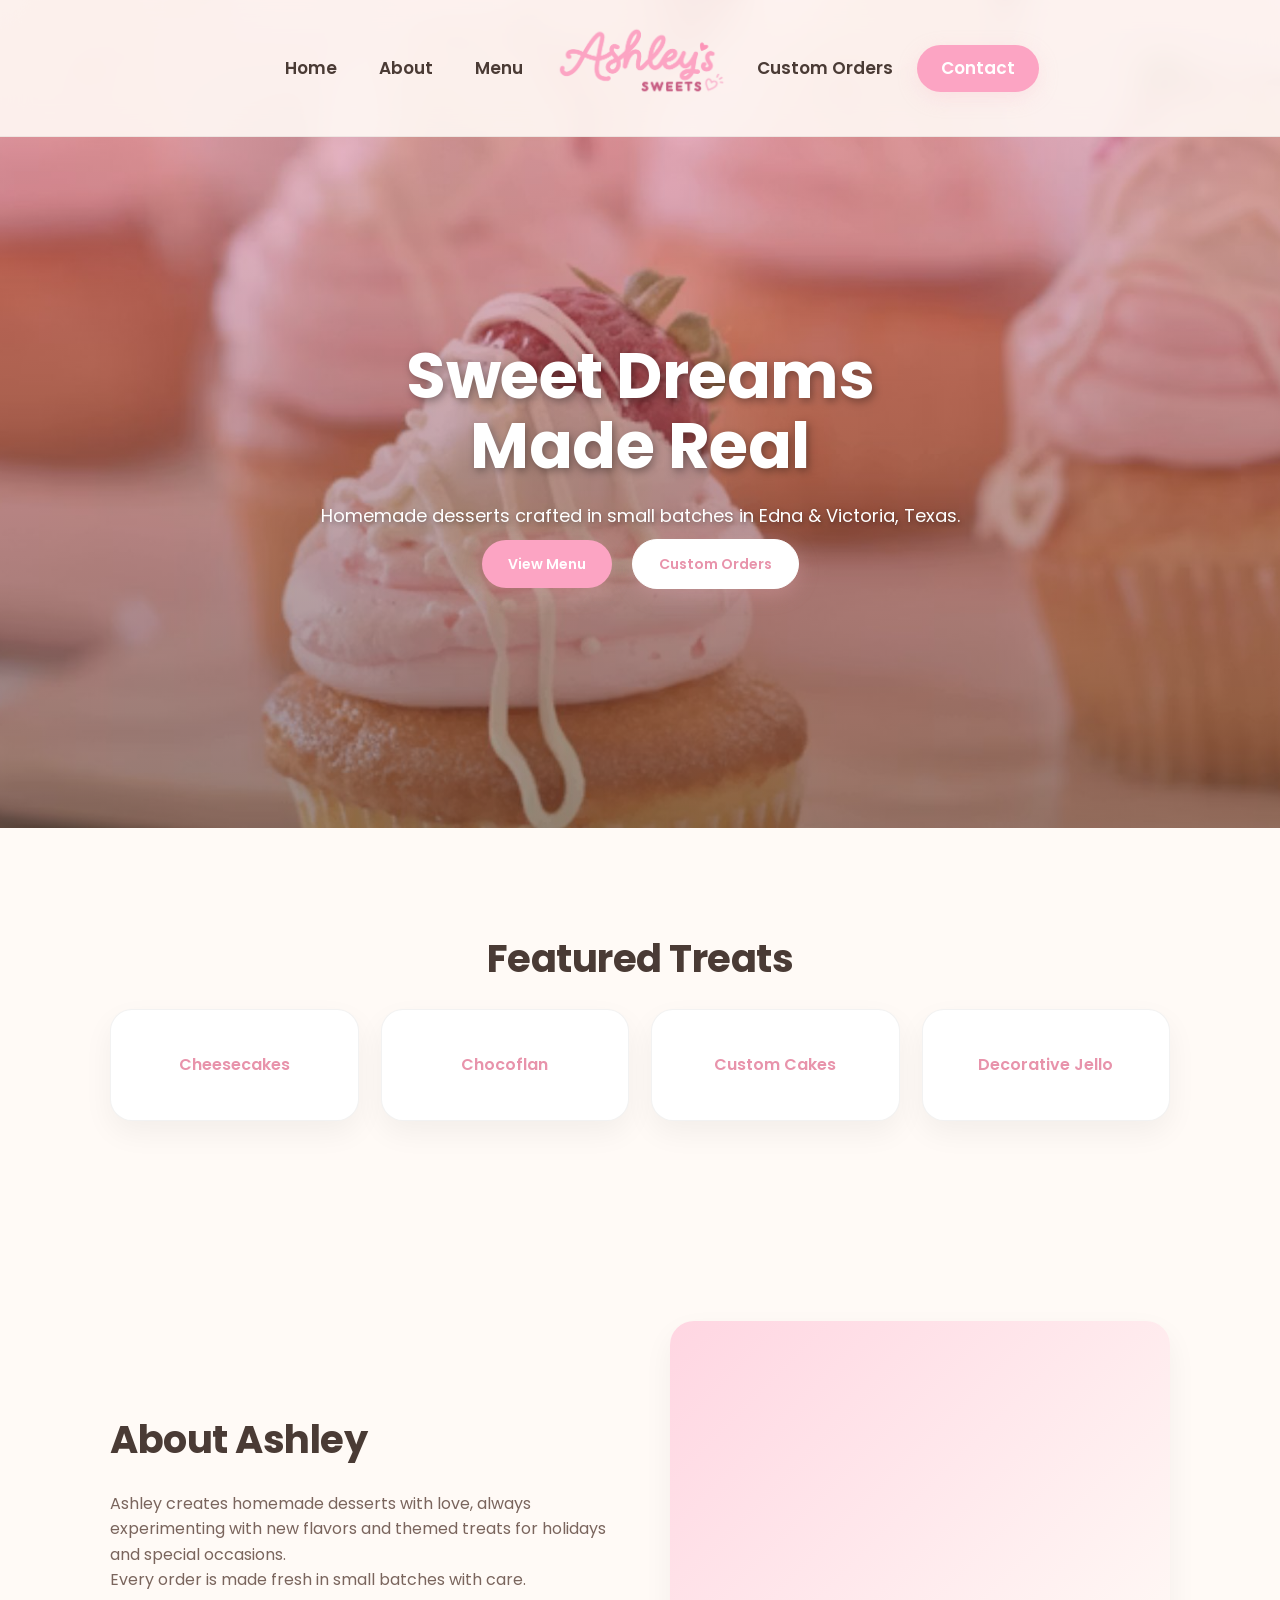
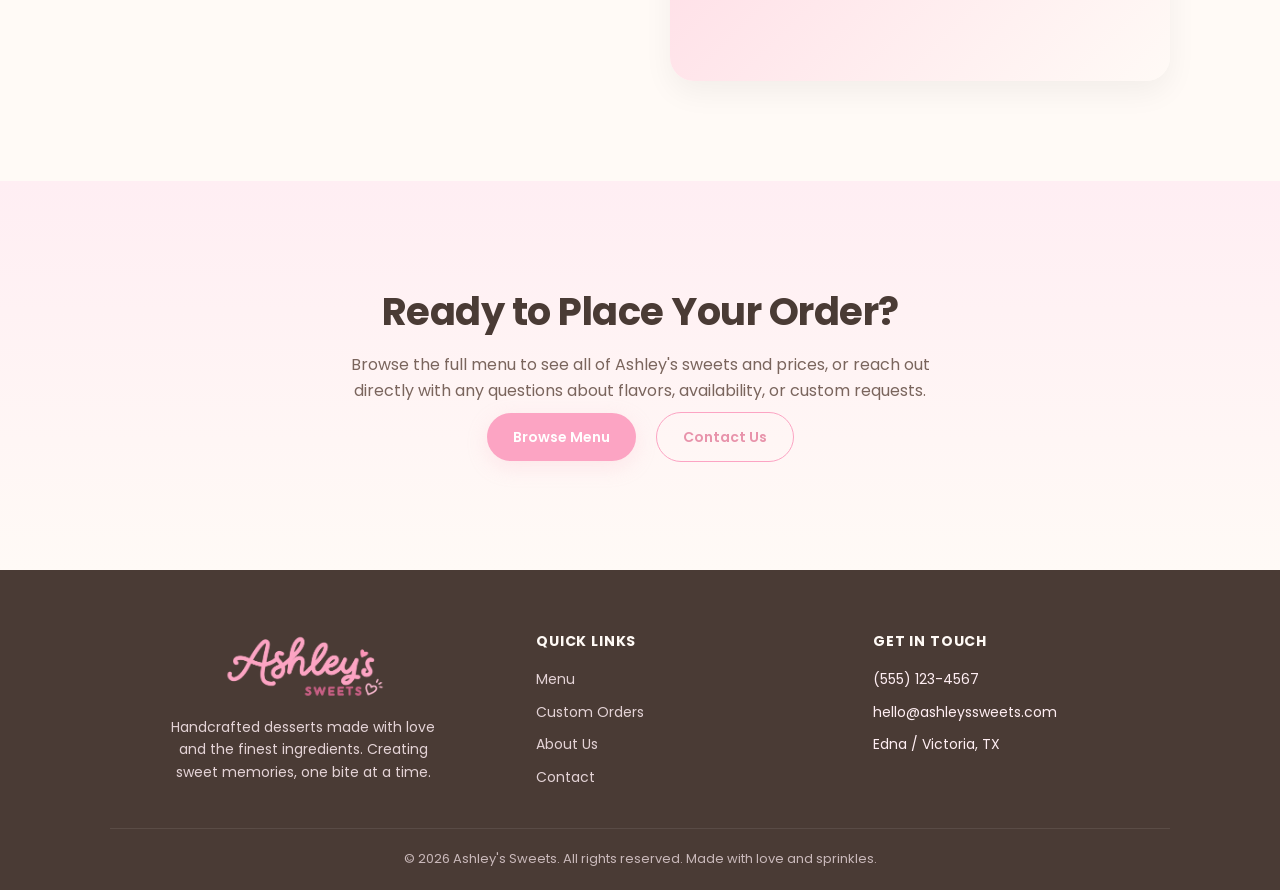
==== index.html @ ec1ab7b2 "Add files via upload" ====
<!DOCTYPE html>
<html lang="en">
<head>
  <meta charset="UTF-8">
  <meta name="viewport" content="width=device-width, initial-scale=1.0">
  <title>Ashley’s Sweets</title>
  <link rel="icon" type="image/png" href="images/favicon.png">

  <meta property="og:title" content="Ashley's Sweets">
  <meta property="og:description" content="Homemade desserts crafted in small batches in Edna & Victoria, Texas.">
  <meta property="og:image" content="images/socialshare.jpg">
  <meta property="og:url" content="https://ashleyssweets.com">
  <meta property="og:type" content="website">

  <meta name="twitter:card" content="summary_large_image">
  <meta name="twitter:title" content="Ashley's Sweets">
  <meta name="twitter:description" content="Homemade desserts crafted in small batches in Edna & Victoria, Texas.">
  <meta name="twitter:image" content="images/socialshare.jpg">

  <link rel="stylesheet" href="css/style.css">
</head>

<body>

  <!-- nav -->
  <header class="nav" id="siteNav">
    <div class="nav-inner">

      <nav class="nav-links nav-links--left">
        <a href="#home">Home</a>
        <a href="#about">About</a>
        <a href="menu.html">Menu</a>
      </nav>

      <div class="logo">
        <a href="#home"><img src="images/logo.png" alt="Ashley's Sweets"></a>
      </div>

      <nav class="nav-links nav-links--right">
        <a href="custom-orders.html">Custom Orders</a>
        <a href="contact.html" class="nav-cta">Contact</a>
      </nav>

      <button class="nav-toggle" id="navToggle" aria-label="Toggle navigation menu" aria-expanded="false">
        <span></span>
        <span></span>
        <span></span>
      </button>

      <nav class="nav-links-mobile" id="navLinksMobile">
        <a href="#home">Home</a>
        <a href="#about">About</a>
        <a href="menu.html">Menu</a>
        <a href="custom-orders.html">Custom Orders</a>
        <a href="contact.html" class="nav-cta">Contact</a>
      </nav>

    </div>
  </header>


  <!-- hero -->
  <section id="home" class="hero">

    <div class="hero-inner">

      <h1>Sweet Dreams Made Real</h1>

      <p>
        Homemade desserts crafted in small batches in Edna & Victoria, Texas.
      </p>

      <div class="hero-buttons">
        <a href="menu.html" class="btn">View Menu</a>
        <a href="custom-orders.html" class="btn btn-outline">Custom Orders</a>
      </div>

    </div>

  </section>


  <!-- featured treats -->
  <section class="featured">

    <div class="section-inner">

      <h2>Featured Treats</h2>

      <div class="grid">
        <div class="card">Cheesecakes</div>
        <div class="card">Chocoflan</div>
        <div class="card">Custom Cakes</div>
        <div class="card">Decorative Jello</div>
      </div>

    </div>

  </section>


  <!-- about section -->
  <section id="about" class="about">

    <div class="section-inner split">

      <div class="about-text">
        <h2>About Ashley</h2>

        <p>
          Ashley creates homemade desserts with love, always experimenting
          with new flavors and themed treats for holidays and special occasions.
        </p>

        <p>
          Every order is made fresh in small batches with care.
        </p>
      </div>

      <div class="about-image">
        <!-- placeholder for later image -->
      </div>

    </div>

  </section>


  <!-- cta - ready to order -->
  <section class="cta-order">

    <div class="section-inner">

      <h2>Ready to Place Your Order?</h2>
      <p>
        Browse the full menu to see all of Ashley's sweets and prices, or reach out
        directly with any questions about flavors, availability, or custom requests.
      </p>

      <div class="hero-buttons">
        <a href="menu.html" class="btn">Browse Menu</a>
        <a href="contact.html" class="btn btn-outline btn-outline-dark">Contact Us</a>
      </div>

    </div>

  </section>


  <!-- footer -->
  <footer class="footer">
  <div class="footer-inner">
    <div class="footer-grid">

      <div class="footer-brand">
        <a href="index.html" class="logo">
          <img src="images/logo.png" alt="Ashley's Sweets">
        </a>
        <p>Handcrafted desserts made with love and the finest ingredients. Creating sweet memories, one bite at a time.</p>
      </div>

      <div class="footer-links-col">
        <h4>Quick Links</h4>
        <ul class="footer-links">
          <li><a href="menu.html">Menu</a></li>
          <li><a href="custom-orders.html">Custom Orders</a></li>
          <li><a href="index.html#about">About Us</a></li>
          <li><a href="contact.html">Contact</a></li>
        </ul>
      </div>

      <div class="footer-links-col">
        <h4>Get in Touch</h4>
        <ul class="footer-links">
          <li>(555) 123-4567</li>
          <li>hello@ashleyssweets.com</li>
          <li>Edna / Victoria, TX</li>
        </ul>
      </div>

    </div>

    <div class="footer-bottom">
      © 2026 Ashley's Sweets. All rights reserved. Made with love and sprinkles.
    </div>
  </div>
</footer>

  <script>
    const nav = document.getElementById('siteNav');
    function updateNav() {
      if (window.scrollY > 60) {
        nav.classList.add('nav--scrolled');
      } else {
        nav.classList.remove('nav--scrolled');
      }
    }
    window.addEventListener('scroll', updateNav);
    updateNav();

    const navToggle = document.getElementById('navToggle');
    const navLinksMobile = document.getElementById('navLinksMobile');
    navToggle.addEventListener('click', () => {
      const isOpen = nav.classList.toggle('nav-open');
      navToggle.classList.toggle('is-open', isOpen);
      navToggle.setAttribute('aria-expanded', isOpen);
    });
    navLinksMobile.querySelectorAll('a').forEach(link => {
      link.addEventListener('click', () => {
        nav.classList.remove('nav-open');
        navToggle.classList.remove('is-open');
        navToggle.setAttribute('aria-expanded', 'false');
      });
    });
  </script>

</body>
</html>
---- css/style.css ----
/* -------------------- ashleys sweets site - main stylesheet -------------------- */


/* ----------------------- fonts ----------------------- */
@import url('https://fonts.googleapis.com/css2?family=Poppins:wght@400;500;600;700&display=swap');


/* -------------------------- colors - dont touch unless u have to lol -------------------------- */

:root {
  /* pastel milky pinks, softer than before */
  --cream: #fffaf6;
  --blush: #ffeef3;
  --pastel-pink: #ffd6e2;
  --rose: #fca4c3;
  --rose-deep: #e893ab;

  --cocoa: #4a3b35;
  --soft-cocoa: #7a655d;
  --white: #ffffff;

  --shadow: 0 12px 30px rgba(0, 0, 0, 0.05);
  --shadow-soft: 0 6px 20px rgba(246, 184, 201, 0.25);
  --soft-border: 1px solid rgba(0,0,0,0.05);

  --nav-height: 110px;
  --nav-height-scrolled: 68px;
}


/* ----------------------------- reset stuff ----------------------------- */

* {
  margin: 0;
  padding: 0;
  box-sizing: border-box;
}

html {
  scroll-behavior: smooth;
}

body {
  background: var(--cream);
  color: var(--cocoa);
  font-family: "Poppins", -apple-system, BlinkMacSystemFont, "Segoe UI", Roboto, "Helvetica Neue", Arial, sans-serif;
  line-height: 1.6;
  -webkit-font-smoothing: antialiased;
}


/* -------------------------------- text/fonts styling -------------------------------- */

h1, h2 {
  font-family: "Poppins", -apple-system, BlinkMacSystemFont, "Segoe UI", Roboto, "Helvetica Neue", Arial, sans-serif;
  font-weight: 700;
  letter-spacing: -0.5px;
  color: var(--cocoa);
}

h1 {
  font-size: clamp(40px, 5vw, 64px);
  line-height: 1.1;
}

h2 {
  font-size: clamp(28px, 3vw, 40px);
  margin-bottom: 20px;
  text-align: center;
}

p {
  font-size: 16px;
  color: var(--soft-cocoa);
  max-width: 60ch;
}

.section-inner > p,
.custom p,
.contact p {
  margin-left: auto;
  margin-right: auto;
  text-align: center;
}


/* -------------------- layout -------------------- */

.section-inner {
  max-width: 1100px;
  margin: 0 auto;
  padding: 100px 20px;
}


/* ----------------------- nav bar -----------------------
   shrinks down + turns into a compact bar once u scroll */

.nav {
  position: fixed;
  top: 0;
  width: 100%;
  background: rgba(255, 250, 246, 0.9);
  backdrop-filter: blur(14px);
  z-index: 1000;
  border-bottom: var(--soft-border);
  transition: all 0.35s ease;
}

.nav-inner {
  max-width: 1200px;
  margin: 0 auto;
  padding: 22px 30px;
  display: grid;
  grid-template-columns: 1fr auto 1fr;
  align-items: center;
  column-gap: 12px;
  transition: all 0.35s ease;
  position: relative;
}

.nav-links {
  display: flex;
  align-items: center;
  gap: 6px;
}

.nav-links--left {
  justify-self: end;
}

.nav-links--right {
  justify-self: start;
}

.nav-links a {
  margin-left: 0;
  padding: 8px 18px;
  text-decoration: none;
  color: var(--cocoa);
  font-size: 17px;
  font-weight: 600;
  border-radius: 999px;
  transition: 0.25s ease;
  white-space: nowrap;
}

.nav-links a:hover {
  background: none;
  color: #c86084;
}

/* logo goes in the middle */
.logo {
  justify-self: center;
  display: flex;
  align-items: center;
  justify-content: center;
}

.logo a {
  display: block;
  font-family: "Fraunces", serif;
  font-weight: 600;
  font-size: 34px;
  letter-spacing: 0.5px;
  color: var(--rose-deep);
  text-decoration: none;
  transition: font-size 0.35s ease;
}

/* sizes the img logo to match the old text logo */
.logo img {
  height: 76px;
  width: auto;
  transition: height 0.35s ease;
}

.nav-cta {
  padding: 10px 24px !important;
  font-size: 17px;
  background: var(--rose);
  color: white !important;
  box-shadow: var(--shadow-soft);
}

.nav-cta:hover {
  background: var(--rose-deep) !important;
  color: white !important;
}

/* scrolled state - JS adds .nav--scrolled class */
.nav.nav--scrolled .nav-inner {
  padding: 10px 30px;
}

.nav.nav--scrolled .logo a {
  font-size: 20px;
}

.nav.nav--scrolled .logo img {
  height: 42px;
}

.nav.nav--scrolled {
  box-shadow: var(--shadow);
}

/* -------------------------- mobile nav (hamburger menu) -------------------------- */

.nav-toggle {
  display: none;
  flex-direction: column;
  justify-content: center;
  gap: 5px;
  width: 40px;
  height: 40px;
  background: none;
  border: none;
  cursor: pointer;
  justify-self: end;
}

.nav-toggle span {
  display: block;
  width: 26px;
  height: 3px;
  background: var(--cocoa);
  border-radius: 2px;
  transition: 0.3s ease;
}

.nav-toggle.is-open span:nth-child(1) {
  transform: translateY(8px) rotate(45deg);
}

.nav-toggle.is-open span:nth-child(2) {
  opacity: 0;
}

.nav-toggle.is-open span:nth-child(3) {
  transform: translateY(-8px) rotate(-45deg);
}

.nav-links-mobile {
  display: none;
}

@media (max-width: 900px) {
  .nav-inner {
    grid-template-columns: auto 1fr auto;
  }

  .nav-links--left,
  .nav-links--right {
    display: none;
  }

  .nav-toggle {
    display: flex;
    justify-self: end;
  }

  .logo {
    justify-self: start;
  }

  /* mobile dropdown - JS toggles .nav-open */
  .nav-links-mobile {
    display: none;
    flex-direction: column;
    align-items: stretch;
    gap: 0;
    position: absolute;
    top: 100%;
    right: 20px;
    width: 220px;
    padding: 8px;
    background: var(--cream);
    border: var(--soft-border);
    border-radius: 16px;
    box-shadow: var(--shadow);
  }

  .nav.nav-open .nav-links-mobile {
    display: flex;
  }

  .nav-links-mobile a {
    padding: 12px 14px;
    text-align: center;
    border-bottom: var(--soft-border);
    color: var(--cocoa);
    text-decoration: none;
    font-weight: 600;
    font-size: 16px;
    border-radius: 10px;
  }

  .nav-links-mobile a:last-child {
    border-bottom: none;
  }

  .nav-links-mobile .nav-cta {
    margin-top: 6px;
    background: var(--rose);
    color: white !important;
    border-radius: 999px;
  }
}


/* ----------------------------- hero section ----------------------------- */

.hero {
  min-height: 92vh;
  display: flex;
  align-items: center;
  justify-content: center;
  text-align: center;

  background:
    linear-gradient(
      to bottom,
      rgba(230, 100, 140, 0.45),
      rgba(74, 59, 53, 0.55)
    ),
    url("../images/hero.jpg") center center / cover no-repeat;

  padding-top: 110px;
}

.hero-inner {
  max-width: 700px;
  padding: 0 20px;
}

.hero h1 {
  text-align: center;
  color: var(--white);
  text-shadow: 2px 3px 8px rgba(0, 0, 0, 0.35);
}

.hero p {
  margin: 20px auto 0;
  font-size: 18px;
  text-align: center;
  color: var(--white);
  text-shadow: 1px 2px 5px rgba(0, 0, 0, 0.35);
}


/* -------------------------------- buttons -------------------------------- */

.btn {
  display: inline-block;
  padding: 13px 26px;
  background: var(--rose);
  color: white;
  text-decoration: none;
  border-radius: 999px;
  font-size: 14px;
  font-weight: 600;
  margin: 8px;
  transition: 0.25s ease;
  box-shadow: var(--shadow-soft);
}

.btn:hover {
  transform: translateY(-2px);
  background: var(--rose-deep);
}

.btn-outline {
  background: var(--white);
  border: 1.5px solid var(--white);
  color: var(--rose-deep);
  box-shadow: var(--shadow-soft);
}

.btn-outline:hover {
  background: var(--blush);
}

.btn-outline-dark {
  background: transparent;
  border: 1.5px solid var(--rose);
  color: var(--rose-deep);
  box-shadow: none;
}

.btn-outline-dark:hover {
  background: var(--blush);
}


/* -------------------- featured treats grid -------------------- */

.featured .grid {
  display: grid;
  grid-template-columns: repeat(auto-fit, minmax(190px, 1fr));
  gap: 22px;
}

.card {
  background: var(--white);
  padding: 42px 20px;
  border-radius: 22px;
  text-align: center;
  border: var(--soft-border);
  box-shadow: var(--shadow);
  transition: 0.25s ease;
  font-weight: 600;
  color: var(--rose-deep);
  display: flex;
  align-items: center;
  justify-content: center;
}

.card:hover {
  transform: translateY(-4px);
  box-shadow: var(--shadow-soft);
}


/* ----------------------- menu grid on home pg ----------------------- */

.menu-grid {
  display: grid;
  grid-template-columns: repeat(auto-fit, minmax(240px, 1fr));
  gap: 16px;
}

.menu-item {
  background: var(--white);
  padding: 26px;
  border-radius: 18px;
  border: var(--soft-border);
  text-align: center;
  transition: 0.25s ease;
  font-weight: 600;
  display: flex;
  align-items: center;
  justify-content: center;
  min-height: 90px;
}

.menu-item:hover {
  color: #c86084;
}


/* -------------------------- ready to order cta - home page -------------------------- */

.cta-order {
  background: linear-gradient(to bottom, var(--blush), var(--cream));
  text-align: center;
}

.cta-order .section-inner > p {
  margin-top: -10px;
}


/* ----------------------------- menu page ----------------------------- */

.menu-page {
  background: linear-gradient(to bottom, var(--blush), var(--cream));
}

.menu-category {
  display: grid;
  grid-template-columns: 280px 1fr;
  gap: 40px;
  align-items: start;
  margin-bottom: 60px;
}

.menu-category:last-child {
  margin-bottom: 0;
}

.menu-category-photo {
  aspect-ratio: 4 / 3;
  border-radius: 20px;
  background: linear-gradient(135deg, var(--pastel-pink), var(--cream));
  box-shadow: var(--shadow);
  display: flex;
  align-items: center;
  justify-content: center;
  color: var(--soft-cocoa);
  font-weight: 600;
  font-size: 14px;
  text-align: center;
  padding: 20px;
}

.menu-category-content h3 {
  font-size: 22px;
  color: var(--rose-deep);
  margin-bottom: 6px;
  text-align: left;
}

.menu-category-note {
  font-size: 14px;
  text-align: left;
  margin: 0 0 18px;
  max-width: none;
}

.menu-items-list {
  display: flex;
  flex-direction: column;
  gap: 0;
}

.menu-line-item {
  display: flex;
  justify-content: space-between;
  align-items: baseline;
  gap: 16px;
  padding: 14px 0;
  border-bottom: var(--soft-border);
}

.menu-line-item:last-child {
  border-bottom: none;
}

.menu-line-item .item-name {
  font-weight: 600;
  color: var(--cocoa);
}

.menu-line-item .item-price {
  font-weight: 600;
  color: var(--rose-deep);
  white-space: nowrap;
}

.menu-note {
  text-align: center;
  max-width: 640px;
  margin: 0 auto;
}

@media (max-width: 768px) {
  .menu-category {
    grid-template-columns: 1fr;
    gap: 20px;
    margin-bottom: 44px;
  }

  .menu-category-photo {
    aspect-ratio: 16 / 9;
  }

  .menu-category-content h3,
  .menu-category-note {
    text-align: center;
  }

  .menu-line-item .item-name {
    text-align: left;
  }
}


/* -------------------------------- about section -------------------------------- */

.split {
  display: grid;
  grid-template-columns: 1fr 1fr;
  gap: 60px;
  align-items: center;
}

.about-text h2,
.about-text p {
  text-align: left;
  margin-left: 0;
}

.about-image {
  height: 360px;
  border-radius: 24px;
  background: linear-gradient(135deg, var(--pastel-pink), var(--cream));
  box-shadow: var(--shadow);
}


/* -------------------- custom orders & contact pages -------------------- */

.custom, .contact {
  background: linear-gradient(to bottom, var(--blush), var(--cream));
  text-align: center;
}


/* ----------------------- footer ----------------------- */

.footer {
  background: var(--cocoa);
  color: var(--blush);
  padding-top: 60px;
}

.footer-inner {
  max-width: 1100px;
  margin: 0 auto;
  padding: 0 20px;
}

.footer-grid {
  display: grid;
  grid-template-columns: 1.3fr 1fr 1fr;
  gap: 40px;
  padding-bottom: 40px;
  text-align: left;
}

.footer-brand .logo img {
  height: 72px;
  margin-bottom: 14px;
}

.footer-brand .logo {
  display: flex;
  justify-content: center;
}

.footer-brand p {
  text-align: center;
  margin-left: auto;
  margin-right: auto;
}

.footer-brand p {
  color: var(--blush);
  opacity: 0.85;
  font-size: 14px;
  max-width: 280px;
}

.footer-links-col h4 {
  color: var(--cream);
  font-size: 14px;
  letter-spacing: 0.06em;
  text-transform: uppercase;
  margin-bottom: 16px;
}

.footer-links {
  list-style: none;
  margin: 0;
  padding: 0;
  display: flex;
  flex-direction: column;
  gap: 10px;
  font-size: 14px;
}

.footer-links a {
  color: var(--blush);
  opacity: 0.85;
  text-decoration: none;
  transition: opacity 0.15s ease;
}

.footer-links a:hover {
  opacity: 1;
  color: var(--rose);
}

.footer-bottom {
  border-top: 1px solid rgba(255, 255, 255, 0.12);
  padding: 20px 0;
  text-align: center;
  font-size: 13px;
  opacity: 0.7;
}

@media (max-width: 768px) {
  .footer-grid {
    grid-template-columns: 1fr;
  }
}


/* -------------------------- hover / lil animations -------------------------- */

a, button {
  transition: all 0.2s ease;
}


/* ----------------------------- small hero for custom orders/contact pg ----------------------------- */

.page-hero {
  padding: 160px 20px 60px;
  text-align: center;
  background: linear-gradient(to bottom, var(--pastel-pink), var(--cream));
}

.page-hero--small {
  padding: 190px 20px 50px;
  text-align: left;
}

.page-hero--small .section-inner {
  padding: 0;
}

.page-hero--small .page-title {
  text-align: left;
  font-size: clamp(28px, 4vw, 40px);
  margin-bottom: 10px;
}

.page-hero--small .page-subtitle {
  text-align: left;
  margin: 0;
  max-width: 560px;
}

.eyebrow {
  display: inline-flex;
  align-items: center;
  gap: 8px;
  font-weight: 700;
  letter-spacing: 0.12em;
  text-transform: uppercase;
  font-size: 13px;
  color: var(--rose-deep);
  margin-bottom: 10px;
}

.eyebrow::before {
  content: "";
  width: 16px;
  height: 2px;
  background: var(--rose);
  border-radius: 2px;
}

.page-title {
  text-align: center;
}

.page-subtitle {
  max-width: 600px;
  margin: 16px auto 0;
  text-align: center;
  font-size: 17px;
}

.section-inner.narrow {
  max-width: 700px;
}

.section-sub {
  text-align: center;
  max-width: 560px;
  margin: -10px auto 40px;
}


/* -------------------------------- how it works section -------------------------------- */

.how-it-works {
  background: var(--white);
}


/* -------------------- info cards + photo placeholder -------------------- */

.info-card {
  background: var(--white);
  border-radius: 20px;
  padding: 18px 22px;
  border: var(--soft-border);
  box-shadow: var(--shadow);
  text-align: left;
}

.info-card h3 {
  font-size: 17px;
  color: var(--rose-deep);
  margin-bottom: 8px;
}

.info-card p {
  font-size: 14.5px;
  margin: 0 0 6px;
  text-align: left;
  max-width: none;
  line-height: 1.5;
}

.info-card p:last-child {
  margin-bottom: 0;
}

.photo-placeholder {
  aspect-ratio: 16 / 9;
  border-radius: 20px;
  background: linear-gradient(135deg, var(--pastel-pink), var(--cream));
  box-shadow: var(--shadow);
  display: flex;
  align-items: center;
  justify-content: center;
  color: var(--soft-cocoa);
  font-weight: 600;
  font-size: 14px;
}


/* ----------------------- forms ----------------------- */

.order-form-section,
.message-form-section {
  background: linear-gradient(to bottom, var(--blush), var(--cream));
}

.site-form {
  background: var(--white);
  border-radius: 24px;
  padding: 28px 32px;
  box-shadow: var(--shadow);
  border: var(--soft-border);
}

.form-grid {
  display: grid;
  grid-template-columns: 1fr 1fr;
  gap: 20px;
}

.form-row {
  margin-bottom: 14px;
  text-align: left;
}

.form-row label {
  display: block;
  font-weight: 600;
  font-size: 14px;
  margin-bottom: 8px;
  color: var(--cocoa);
}

.form-row input,
.form-row textarea {
  width: 100%;
  padding: 12px 16px;
  border: 1.5px solid rgba(0, 0, 0, 0.08);
  border-radius: 14px;
  font-family: inherit;
  font-size: 15px;
  color: var(--cocoa);
  background: var(--cream);
  resize: vertical;
}

.form-row input:focus,
.form-row textarea:focus {
  outline: none;
  border-color: var(--rose);
}

.form-submit {
  width: 100%;
  border: none;
  cursor: pointer;
  font-size: 16px;
  padding: 15px 26px;
}

.form-fineprint {
  font-size: 12px;
  text-align: center;
  margin: 16px auto 0;
  max-width: 100%;
}


/* -------------------------- important info box -------------------------- */

.important-info {
  background: var(--white);
  text-align: center;
}

.info-list {
  list-style: none;
  max-width: 600px;
  margin: 0 auto;
  text-align: left;
}

.info-list li {
  color: var(--soft-cocoa);
  padding: 10px 0 10px 26px;
  position: relative;
  border-bottom: var(--soft-border);
}

.info-list li::before {
  content: "•";
  color: var(--rose-deep);
  position: absolute;
  left: 6px;
  font-size: 18px;
}

/* ----------------------------- contact methods ----------------------------- */

.contact-split-info h2 {
  text-align: left;
  margin-bottom: 24px;
}

.contact-method {
  display: flex;
  align-items: flex-start;
  gap: 14px;
  padding: 12px 0;
  border-bottom: var(--soft-border);
  text-align: left;
}

.contact-method:first-of-type {
  padding-top: 0;
}

.contact-method:last-child {
  border-bottom: none;
}

.contact-icon {
  width: 44px;
  height: 44px;
  border-radius: 50%;
  background: var(--blush);
  display: flex;
  align-items: center;
  justify-content: center;
  flex-shrink: 0;
  font-size: 20px;
}

.contact-method h3 {
  font-size: 16px;
  margin-bottom: 4px;
  color: var(--cocoa);
}

.contact-method p {
  font-size: 14px;
  margin: 0;
  text-align: left;
  max-width: none;
}

.contact-method a {
  color: var(--cocoa);
  text-decoration: none;
}

@media (max-width: 900px) {
  .contact-split-info h2 {
    text-align: center;
  }

  .contact-method {
    text-align: center;
  }
}


/* -------------------------------- contact pg layout -------------------------------- */

.contact-split {
  display: grid;
  grid-template-columns: 1fr 1.1fr;
  gap: 60px;
  align-items: start;
  text-align: left;
}

.contact-split-info .contact-cards {
  grid-template-columns: repeat(2, 1fr);
  margin-bottom: 40px;
}

.contact-split-info .follow-us {
  text-align: left;
}

.contact-split-info .follow-us .social-links {
  justify-content: flex-start;
}

.contact-split-form h2,
.contact-split-form .section-sub {
  text-align: left;
  margin-left: 0;
}

.contact-split-form .section-sub {
  margin-top: -10px;
}

@media (max-width: 900px) {
  .contact-split {
    grid-template-columns: 1fr;
    gap: 40px;
  }

  .contact-split-info .contact-cards {
    grid-template-columns: repeat(2, 1fr);
  }

  .contact-split-info .follow-us,
  .contact-split-info .follow-us .social-links,
  .contact-split-form h2,
  .contact-split-form .section-sub {
    text-align: center;
    justify-content: center;
  }
}


/* -------------------- custom orders layout -------------------- */

.custom-split {
  display: grid;
  grid-template-columns: 1.1fr 1fr;
  gap: 60px;
  align-items: start;
  text-align: left;
}

.custom-split-form h2,
.custom-split-form .section-sub {
  text-align: left;
  margin-left: 0;
}

.custom-split-info {
  display: flex;
  flex-direction: column;
  gap: 16px;
}

.custom-split-info .have-questions {
  text-align: left;
  margin-top: 0;
}

.custom-split-info .have-questions p {
  text-align: left;
  margin: 0 0 12px;
}

@media (max-width: 900px) {
  .custom-split {
    grid-template-columns: 1fr;
    gap: 50px;
  }

  .custom-split-form h2,
  .custom-split-form .section-sub {
    text-align: center;
  }

  .custom-split-info .have-questions,
  .custom-split-info .have-questions p {
    text-align: center;
  }
}


/* ----------------------- contact info cards ----------------------- */

.contact-info-section {
  background: var(--white);
}

.contact-cards {
  display: grid;
  grid-template-columns: repeat(auto-fit, minmax(200px, 1fr));
  gap: 20px;
  margin-bottom: 50px;
}

.contact-card {
  background: var(--cream);
  border-radius: 20px;
  padding: 30px 20px;
  text-align: center;
  border: var(--soft-border);
}

.contact-card h3 {
  font-size: 16px;
  color: var(--rose-deep);
  margin-bottom: 10px;
}

.contact-card p {
  margin: 0 auto;
  font-size: 15px;
}

.contact-card a {
  color: var(--cocoa);
  text-decoration: none;
}

.contact-sub {
  font-size: 13px !important;
  color: var(--soft-cocoa);
  margin-top: 4px !important;
}

.follow-us {
  text-align: center;
}

.follow-us h3 {
  font-size: 18px;
  margin-bottom: 14px;
  color: var(--cocoa);
}

.social-links {
  display: flex;
  justify-content: center;
  gap: 14px;
  flex-wrap: wrap;
}

.social-links a {
  padding: 10px 22px;
  background: var(--blush);
  color: var(--rose-deep);
  text-decoration: none;
  border-radius: 999px;
  font-weight: 600;
  font-size: 14px;
}

.social-links a:hover {
  background: var(--rose);
  color: var(--white);
}


/* -------------------------- responsive/media queries -------------------------- */

@media (max-width: 768px) {
  .split {
    grid-template-columns: 1fr;
  }

  h1 {
    font-size: 38px;
  }

  .hero {
    padding-top: 100px;
  }

  .form-grid {
    grid-template-columns: 1fr;
  }

  .site-form {
    padding: 28px 22px;
  }

  .section-inner {
    padding: 60px 20px;
  }

  .contact-cards {
    grid-template-columns: 1fr;
  }

  .featured .grid,
  .menu-grid {
    grid-template-columns: repeat(2, 1fr);
    gap: 14px;
  }

  .card {
    padding: 26px 12px;
    font-size: 14px;
    min-height: 100px;
  }

  .menu-item {
    padding: 18px 10px;
    font-size: 14px;
  }

  .footer-grid {
    grid-template-columns: 1fr;
    text-align: center;
  }

  .footer-links {
    align-items: center;
  }

  .footer-brand {
    display: flex;
    flex-direction: column;
    align-items: center;
  }
}

@media (max-width: 480px) {
  .page-hero--small {
    padding: 150px 16px 40px;
  }

  .contact-split-form .site-form,
  .custom-split-form .site-form {
    padding: 24px 18px;
  }

  h1 {
    font-size: 32px;
  }
}
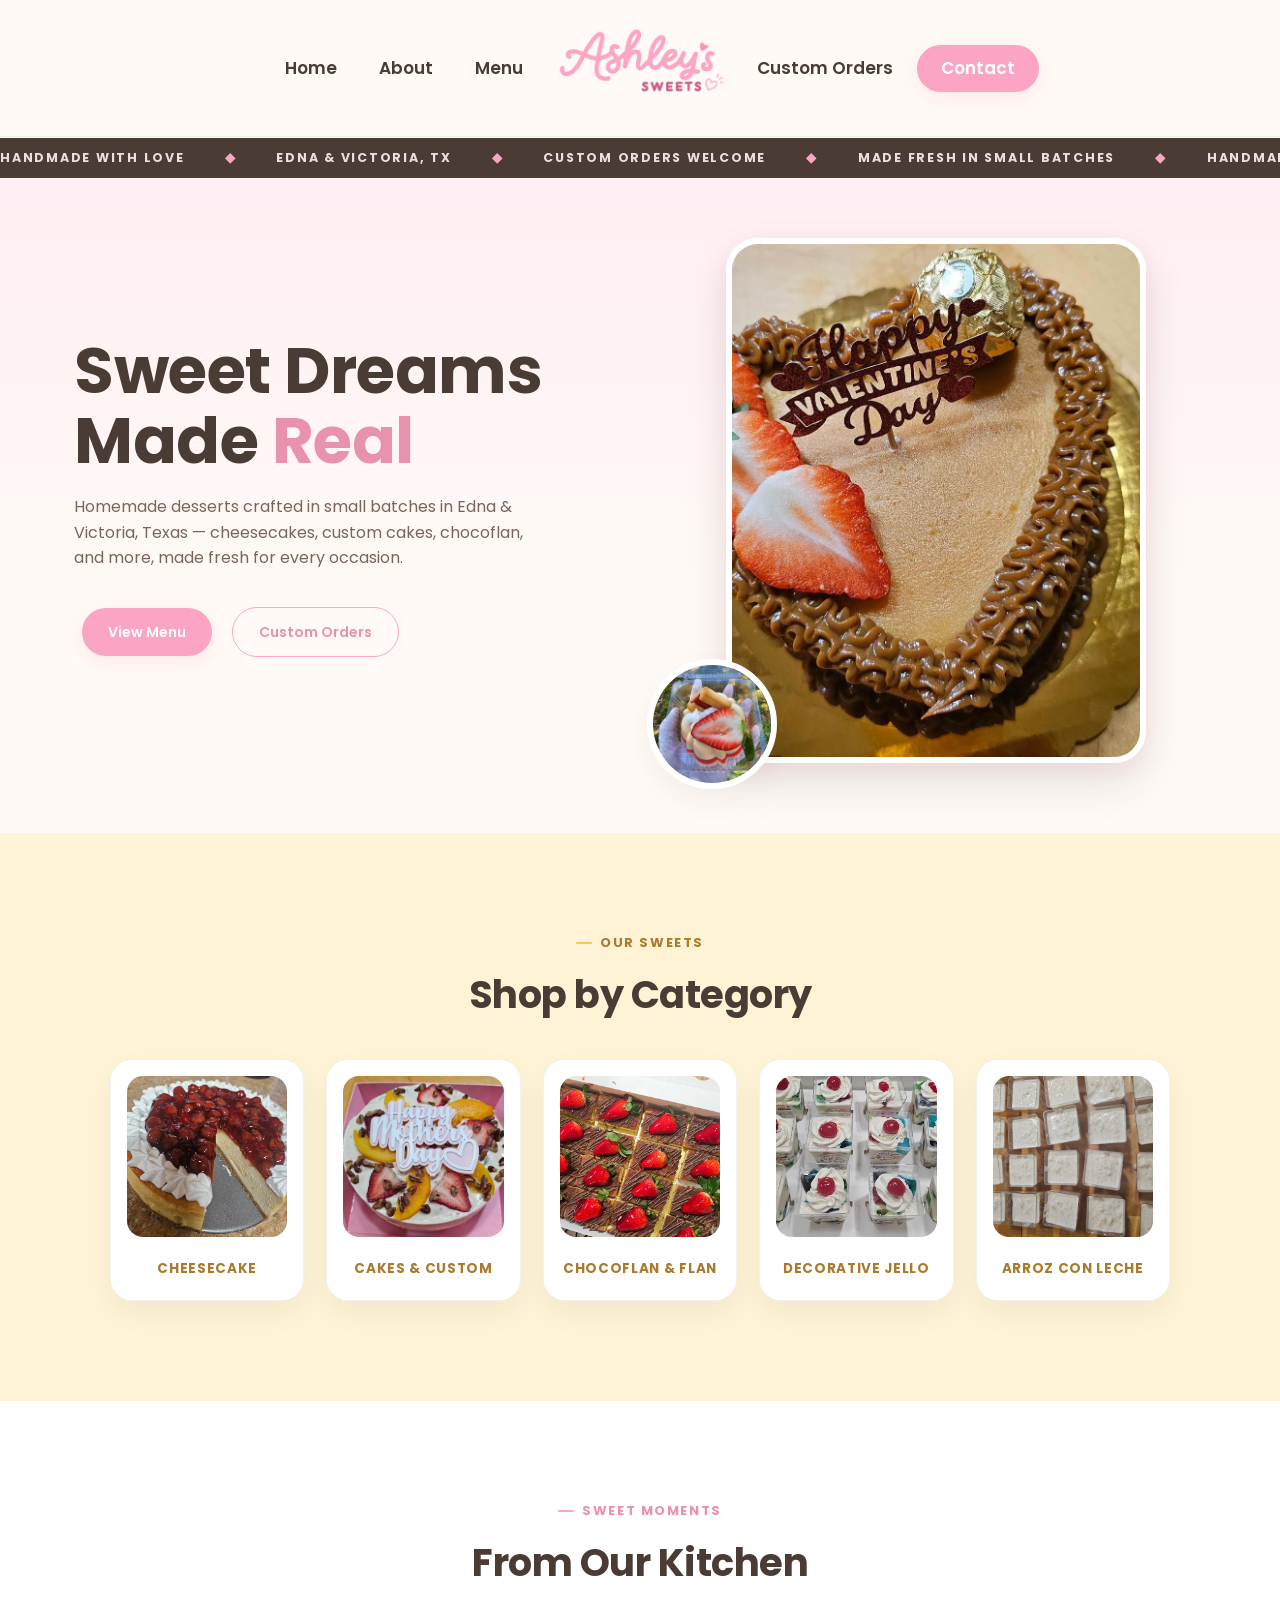
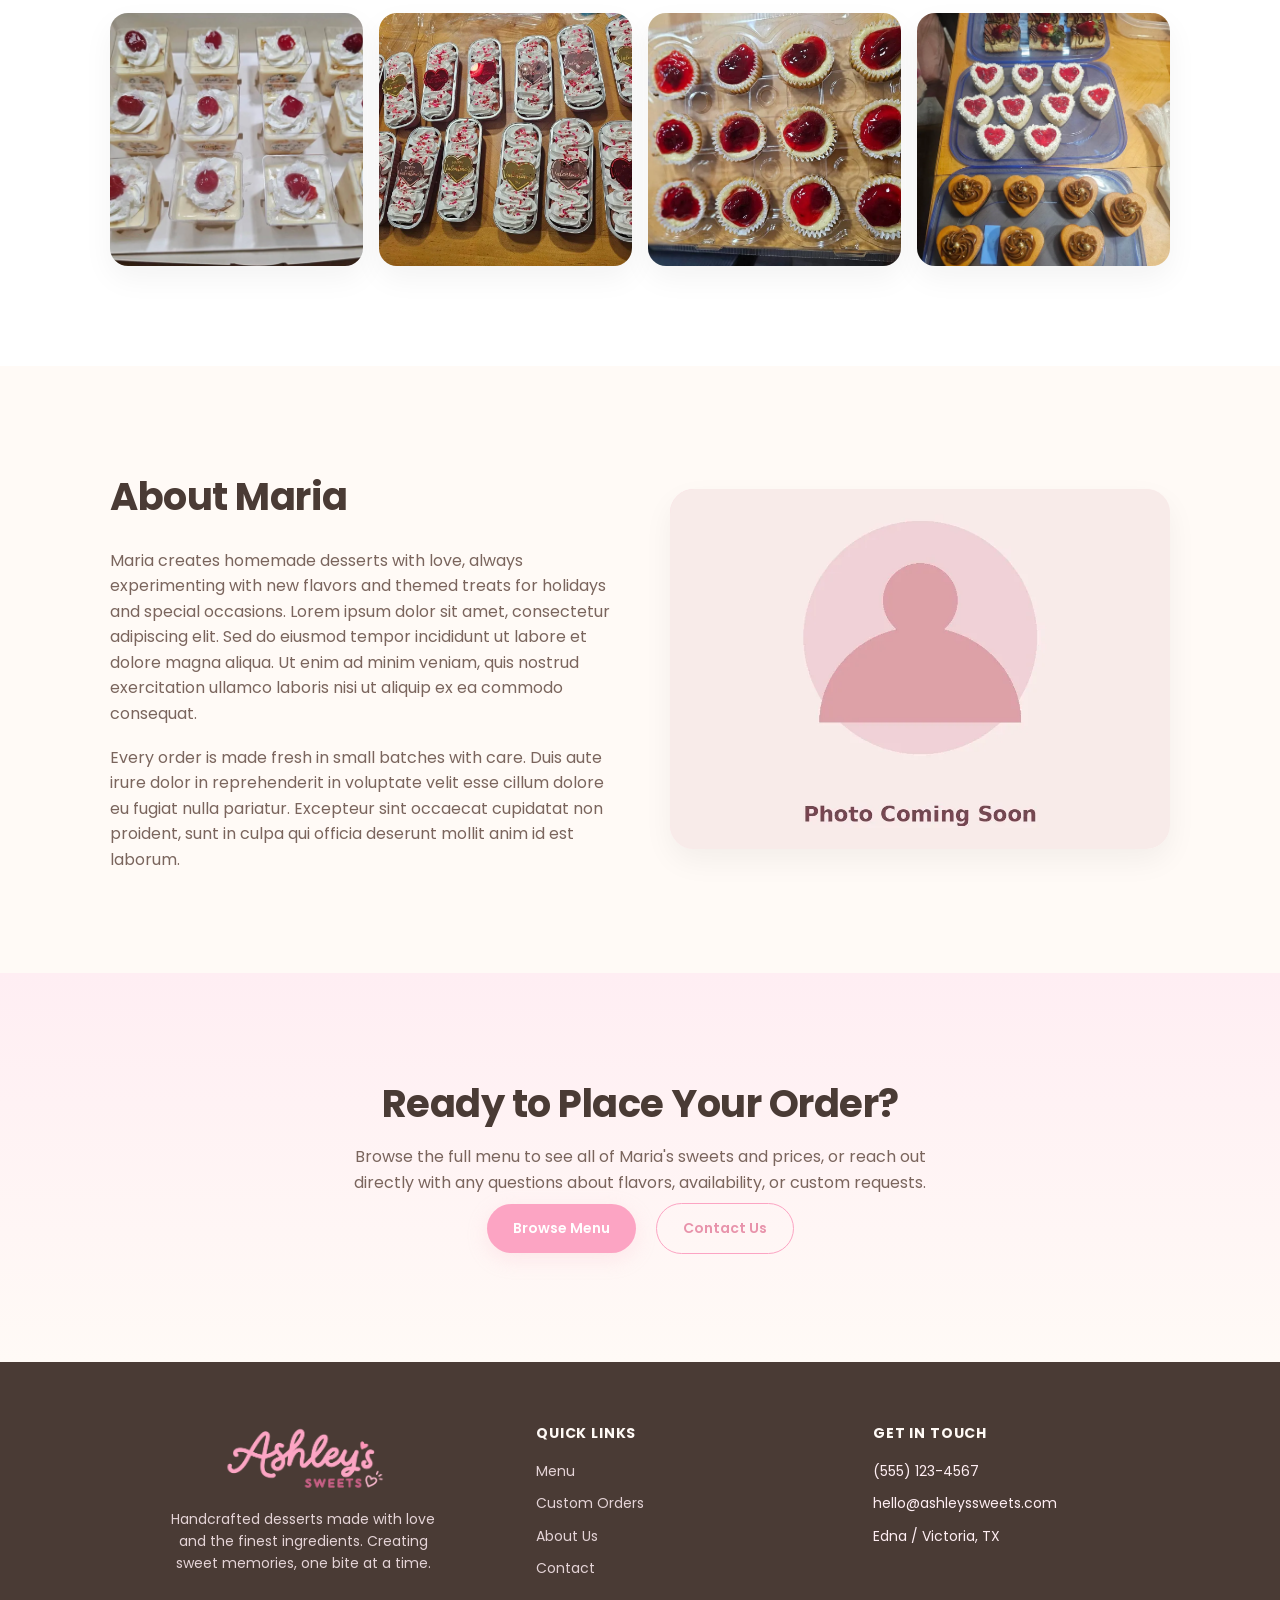
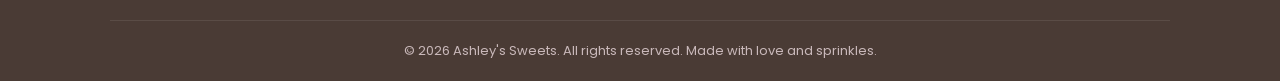
==== commit c8359cba: "Add files via upload" ====
--- a/index.html
+++ b/index.html
@@ -33,7 +33,7 @@
       </nav>
 
       <div class="logo">
-        <a href="#home"><img src="images/logo.png" alt="Ashley's Sweets"></a>
+        <a href="#home"><img src="images/logo.webp" alt="Ashley's Sweets"></a>
       </div>
 
       <nav class="nav-links nav-links--right">
@@ -59,39 +59,98 @@
   </header>
 
 
+  <!-- marquee strip -->
+  <div class="marquee" aria-hidden="true">
+    <div class="marquee-track">
+      <span>Handmade With Love</span><span class="dot">&#9670;</span>
+      <span>Edna &amp; Victoria, TX</span><span class="dot">&#9670;</span>
+      <span>Custom Orders Welcome</span><span class="dot">&#9670;</span>
+      <span>Made Fresh In Small Batches</span><span class="dot">&#9670;</span>
+      <span>Handmade With Love</span><span class="dot">&#9670;</span>
+      <span>Edna &amp; Victoria, TX</span><span class="dot">&#9670;</span>
+      <span>Custom Orders Welcome</span><span class="dot">&#9670;</span>
+      <span>Made Fresh In Small Batches</span><span class="dot">&#9670;</span>
+    </div>
+  </div>
+
   <!-- hero -->
   <section id="home" class="hero">
 
     <div class="hero-inner">
 
-      <h1>Sweet Dreams Made Real</h1>
-
-      <p>
-        Homemade desserts crafted in small batches in Edna & Victoria, Texas.
-      </p>
-
-      <div class="hero-buttons">
-        <a href="menu.html" class="btn">View Menu</a>
-        <a href="custom-orders.html" class="btn btn-outline">Custom Orders</a>
-      </div>
-
-    </div>
-
-  </section>
-
-
-  <!-- featured treats -->
-  <section class="featured">
+      <div class="hero-copy">
+        <h1>Sweet Dreams<br>Made <span class="accent">Real</span></h1>
+
+        <p>
+          Homemade desserts crafted in small batches in Edna & Victoria, Texas —
+          cheesecakes, custom cakes, chocoflan, and more, made fresh for every occasion.
+        </p>
+
+        <div class="hero-buttons">
+          <a href="menu.html" class="btn">View Menu</a>
+          <a href="custom-orders.html" class="btn btn-outline-dark">Custom Orders</a>
+        </div>
+      </div>
+
+      <div class="hero-photo">
+        <img class="hero-photo-main" src="images/cake-valentine-heart-centered.webp" alt="Heart-shaped custom Valentine's cake by Ashley's Sweets">
+        <img class="hero-photo-inset" src="images/custom-cup-dessert-cropped.webp" alt="Strawberry shortcake cup dessert">
+      </div>
+
+    </div>
+
+  </section>
+
+
+  <!-- shop by category -->
+  <section class="categories">
 
     <div class="section-inner">
 
-      <h2>Featured Treats</h2>
-
-      <div class="grid">
-        <div class="card">Cheesecakes</div>
-        <div class="card">Chocoflan</div>
-        <div class="card">Custom Cakes</div>
-        <div class="card">Decorative Jello</div>
+      <div class="eyebrow">Our Sweets</div>
+      <h2>Shop by Category</h2>
+
+      <div class="category-grid">
+        <a href="menu.html#cheesecake" class="category-card">
+          <img src="images/cheesecake-classic-cherry.webp" alt="Cheesecake">
+          <span>Cheesecake</span>
+        </a>
+        <a href="menu.html#cakes-custom" class="category-card">
+          <img src="images/cake-mothers-day-centered2.webp" alt="Cakes &amp; Custom Orders">
+          <span>Cakes &amp; Custom</span>
+        </a>
+        <a href="menu.html#chocoflan-flan" class="category-card">
+          <img src="images/chocoflan-bars-strawberry-final.webp" alt="Chocoflan &amp; Flan">
+          <span>Chocoflan &amp; Flan</span>
+        </a>
+        <a href="menu.html#decorative-jello" class="category-card">
+          <img src="images/jello-decorative-marbled-v3.webp" alt="Decorative Jello">
+          <span>Decorative Jello</span>
+        </a>
+        <a href="menu.html#arroz-con-leche" class="category-card">
+          <img src="images/arroz-con-leche-cups-rotated.webp" alt="Arroz con Leche">
+          <span>Arroz con Leche</span>
+        </a>
+      </div>
+
+    </div>
+
+  </section>
+
+
+  <!-- dessert gallery -->
+  <section class="gallery">
+
+    <div class="section-inner">
+
+      <div class="eyebrow" style="justify-content:center; display:flex;">Sweet Moments</div>
+      <h2>From Our Kitchen</h2>
+
+      <div class="gallery-grid">
+        <img src="images/cheesecake-coconut-cherry-cups-gallery2.webp" alt="Coconut cherry cheesecake cups">
+        <img src="images/chocoflan-loaf-valentine-rotated.webp" alt="Mini chocoflan loaves with whipped cream">
+        <img src="images/cheesecake-mini-cupcake-cherry-rotated3.webp" alt="Mini cheesecake bites with cherry topping">
+        <img src="images/dessert-tray-mixed.webp" alt="Assorted dessert tray">
       </div>
 
     </div>
@@ -105,20 +164,27 @@
     <div class="section-inner split">
 
       <div class="about-text">
-        <h2>About Ashley</h2>
+        <h2>About Maria</h2>
 
         <p>
-          Ashley creates homemade desserts with love, always experimenting
+          Maria creates homemade desserts with love, always experimenting
           with new flavors and themed treats for holidays and special occasions.
+          Lorem ipsum dolor sit amet, consectetur adipiscing elit. Sed do eiusmod
+          tempor incididunt ut labore et dolore magna aliqua. Ut enim ad minim
+          veniam, quis nostrud exercitation ullamco laboris nisi ut aliquip ex
+          ea commodo consequat.
         </p>
 
         <p>
-          Every order is made fresh in small batches with care.
+          Every order is made fresh in small batches with care. Duis aute irure
+          dolor in reprehenderit in voluptate velit esse cillum dolore eu fugiat
+          nulla pariatur. Excepteur sint occaecat cupidatat non proident, sunt
+          in culpa qui officia deserunt mollit anim id est laborum.
         </p>
       </div>
 
       <div class="about-image">
-        <!-- placeholder for later image -->
+        <img src="images/about-placeholder-maria2.webp" alt="Photo of Maria coming soon">
       </div>
 
     </div>
@@ -133,7 +199,7 @@
 
       <h2>Ready to Place Your Order?</h2>
       <p>
-        Browse the full menu to see all of Ashley's sweets and prices, or reach out
+        Browse the full menu to see all of Maria's sweets and prices, or reach out
         directly with any questions about flavors, availability, or custom requests.
       </p>
 
@@ -154,7 +220,7 @@
 
       <div class="footer-brand">
         <a href="index.html" class="logo">
-          <img src="images/logo.png" alt="Ashley's Sweets">
+          <img src="images/logo.webp" alt="Ashley's Sweets">
         </a>
         <p>Handcrafted desserts made with love and the finest ingredients. Creating sweet memories, one bite at a time.</p>
       </div>
--- a/css/style.css
+++ b/css/style.css
@@ -2,7 +2,7 @@
 
 
 /* ----------------------- fonts ----------------------- */
-@import url('https://fonts.googleapis.com/css2?family=Poppins:wght@400;500;600;700&display=swap');
+@import url('https://fonts.googleapis.com/css2?family=Poppins:wght@400;500;600;700&family=Great+Vibes&display=swap');
 
 
 /* -------------------------- colors - dont touch unless u have to lol -------------------------- */
@@ -18,6 +18,11 @@
   --cocoa: #4a3b35;
   --soft-cocoa: #7a655d;
   --white: #ffffff;
+
+  /* buttery yellow accent - used for "shop by category" + doodles */
+  --butter: #fff3d6;
+  --butter-deep: #f4c95d;
+  --gold-text: #a97a2f;
 
   --shadow: 0 12px 30px rgba(0, 0, 0, 0.05);
   --shadow-soft: 0 6px 20px rgba(246, 184, 201, 0.25);
@@ -173,7 +178,14 @@
 .logo img {
   height: 76px;
   width: auto;
-  transition: height 0.35s ease;
+  transition: height 0.35s ease, transform 0.25s ease;
+}
+
+/* desktop-only lift on hover (skip touch devices so it doesn't stick after a tap) */
+@media (hover: hover) and (pointer: fine) {
+  .logo img:hover {
+    transform: translateY(-3px);
+  }
 }
 
 .nav-cta {
@@ -310,43 +322,158 @@
 }
 
 
-/* ----------------------------- hero section ----------------------------- */
+/* ----------------------------- marquee strip ----------------------------- */
+
+.marquee {
+  background: var(--cocoa);
+  color: var(--blush);
+  overflow: hidden;
+  white-space: nowrap;
+  margin-top: 138px;
+}
+
+.marquee-track {
+  display: inline-flex;
+  align-items: center;
+  gap: 40px;
+  padding: 10px 0;
+  animation: marquee-scroll 26s linear infinite;
+}
+
+.marquee-track span {
+  font-size: 12.5px;
+  font-weight: 700;
+  letter-spacing: 0.14em;
+  text-transform: uppercase;
+  color: var(--blush);
+  opacity: 0.9;
+}
+
+.marquee-track span.dot {
+  color: var(--rose);
+  opacity: 1;
+}
+
+@keyframes marquee-scroll {
+  from { transform: translateX(0); }
+  to { transform: translateX(-50%); }
+}
+
+@media (prefers-reduced-motion: reduce) {
+  .marquee-track { animation: none; }
+}
+
+
+/* ----------------------------- hero section (split, photo-led) ----------------------------- */
 
 .hero {
-  min-height: 92vh;
+  position: relative;
+  background: linear-gradient(180deg, var(--blush) 0%, var(--cream) 60%);
+  overflow: hidden;
+  padding: 60px 0 70px;
+}
+
+.hero-inner {
+  max-width: 1180px;
+  margin: 0 auto;
+  padding: 0 24px;
+  display: grid;
+  grid-template-columns: 1fr 1fr;
+  gap: 50px;
+  align-items: center;
+}
+
+.hero-copy {
+  text-align: left;
+  position: relative;
+  z-index: 2;
+}
+
+.hero-script {
+  display: block;
+  font-family: 'Great Vibes', cursive;
+  font-weight: 400;
+  font-size: clamp(36px, 4.2vw, 50px);
+  color: var(--rose-deep);
+  margin-bottom: 4px;
+}
+
+.hero h1 {
+  text-align: left;
+  color: var(--cocoa);
+  text-shadow: none;
+}
+
+.hero h1 .accent {
+  color: var(--rose-deep);
+}
+
+.hero p {
+  margin: 18px 0 28px;
+  text-align: left;
+  color: var(--soft-cocoa);
+  text-shadow: none;
+  max-width: 46ch;
+}
+
+.hero-buttons {
+  justify-content: flex-start;
+}
+
+.hero-photo {
+  position: relative;
   display: flex;
   align-items: center;
   justify-content: center;
-  text-align: center;
-
-  background:
-    linear-gradient(
-      to bottom,
-      rgba(230, 100, 140, 0.45),
-      rgba(74, 59, 53, 0.55)
-    ),
-    url("../images/hero.jpg") center center / cover no-repeat;
-
-  padding-top: 110px;
-}
-
-.hero-inner {
-  max-width: 700px;
-  padding: 0 20px;
-}
-
-.hero h1 {
-  text-align: center;
-  color: var(--white);
-  text-shadow: 2px 3px 8px rgba(0, 0, 0, 0.35);
-}
-
-.hero p {
-  margin: 20px auto 0;
-  font-size: 18px;
-  text-align: center;
-  color: var(--white);
-  text-shadow: 1px 2px 5px rgba(0, 0, 0, 0.35);
+}
+
+.hero-photo-main {
+  width: 100%;
+  max-width: 420px;
+  aspect-ratio: 4 / 5;
+  border-radius: 32px;
+  object-fit: cover;
+  box-shadow: var(--shadow-soft), 0 20px 45px rgba(0,0,0,0.1);
+  border: 6px solid var(--white);
+}
+
+.hero-photo-inset {
+  position: absolute;
+  bottom: -26px;
+  left: -18px;
+  width: 130px;
+  height: 130px;
+  border-radius: 50%;
+  object-fit: cover;
+  border: 6px solid var(--white);
+  box-shadow: var(--shadow);
+}
+
+@media (max-width: 900px) {
+  .hero-inner {
+    grid-template-columns: 1fr;
+    text-align: center;
+  }
+
+  .hero-copy,
+  .hero h1,
+  .hero p {
+    text-align: center;
+  }
+
+  .hero-buttons {
+    justify-content: center;
+  }
+
+  .hero-photo-main {
+    max-width: 320px;
+    margin: 0 auto;
+  }
+
+  .hero-photo-inset {
+    left: 50%;
+    transform: translateX(-120px);
+  }
 }
 
 
@@ -394,6 +521,69 @@
 }
 
 
+/* -------------------- shop by category (yellow section) -------------------- */
+
+.categories {
+  background: var(--butter);
+  position: relative;
+}
+
+.categories h2 {
+  color: var(--cocoa);
+}
+
+.categories .eyebrow {
+  display: flex;
+  justify-content: center;
+  color: var(--gold-text);
+}
+
+.categories .eyebrow::before {
+  background: var(--butter-deep);
+}
+
+.category-grid {
+  display: grid;
+  grid-template-columns: repeat(auto-fit, minmax(180px, 1fr));
+  gap: 22px;
+  margin-top: 34px;
+}
+
+.category-card {
+  background: var(--white);
+  border-radius: 22px;
+  padding: 16px 16px 20px;
+  text-align: center;
+  box-shadow: var(--shadow);
+  border: var(--soft-border);
+  text-decoration: none;
+  display: block;
+  transition: transform 0.25s ease, box-shadow 0.25s ease;
+}
+
+.category-card:hover {
+  transform: translateY(-5px);
+  box-shadow: var(--shadow-soft);
+}
+
+.category-card img {
+  width: 100%;
+  aspect-ratio: 1 / 1;
+  object-fit: cover;
+  border-radius: 16px;
+  margin-bottom: 14px;
+}
+
+.category-card span {
+  display: block;
+  font-weight: 700;
+  font-size: 13.5px;
+  letter-spacing: 0.05em;
+  text-transform: uppercase;
+  color: var(--gold-text);
+}
+
+
 /* -------------------- featured treats grid -------------------- */
 
 .featured .grid {
@@ -474,6 +664,7 @@
   gap: 40px;
   align-items: start;
   margin-bottom: 60px;
+  scroll-margin-top: 150px;
 }
 
 .menu-category:last-child {
@@ -493,6 +684,14 @@
   font-size: 14px;
   text-align: center;
   padding: 20px;
+  overflow: hidden;
+}
+
+.menu-category-photo img {
+  width: 100%;
+  height: 100%;
+  object-fit: cover;
+  border-radius: inherit;
 }
 
 .menu-category-content h3 {
@@ -582,11 +781,55 @@
   margin-left: 0;
 }
 
+.about-text p + p {
+  margin-top: 18px;
+}
+
 .about-image {
   height: 360px;
   border-radius: 24px;
   background: linear-gradient(135deg, var(--pastel-pink), var(--cream));
   box-shadow: var(--shadow);
+  overflow: hidden;
+}
+
+.about-image img {
+  width: 100%;
+  height: 100%;
+  object-fit: cover;
+  display: block;
+}
+
+
+/* -------------------- dessert gallery strip -------------------- */
+
+.gallery {
+  background: var(--white);
+}
+
+.gallery-grid {
+  display: grid;
+  grid-template-columns: repeat(4, 1fr);
+  gap: 16px;
+}
+
+.gallery-grid img {
+  width: 100%;
+  aspect-ratio: 1 / 1;
+  object-fit: cover;
+  border-radius: 18px;
+  box-shadow: var(--shadow);
+  transition: transform 0.25s ease;
+}
+
+.gallery-grid img:hover {
+  transform: scale(1.03);
+}
+
+@media (max-width: 768px) {
+  .gallery-grid {
+    grid-template-columns: repeat(2, 1fr);
+  }
 }
 
 
@@ -700,7 +943,7 @@
 .page-hero {
   padding: 160px 20px 60px;
   text-align: center;
-  background: linear-gradient(to bottom, var(--pastel-pink), var(--cream));
+  background: linear-gradient(to bottom, var(--butter), var(--cream));
 }
 
 .page-hero--small {
@@ -744,6 +987,14 @@
   border-radius: 2px;
 }
 
+.eyebrow--gold {
+  color: var(--gold-text);
+}
+
+.eyebrow--gold::before {
+  background: var(--butter-deep);
+}
+
 .page-title {
   text-align: center;
 }
@@ -813,6 +1064,13 @@
   color: var(--soft-cocoa);
   font-weight: 600;
   font-size: 14px;
+  overflow: hidden;
+}
+
+.photo-placeholder img {
+  width: 100%;
+  height: 100%;
+  object-fit: cover;
 }
 
 
@@ -972,10 +1230,6 @@
   .contact-split-info h2 {
     text-align: center;
   }
-
-  .contact-method {
-    text-align: center;
-  }
 }
 
 
@@ -1169,10 +1423,6 @@
     font-size: 38px;
   }
 
-  .hero {
-    padding-top: 100px;
-  }
-
   .form-grid {
     grid-template-columns: 1fr;
   }
